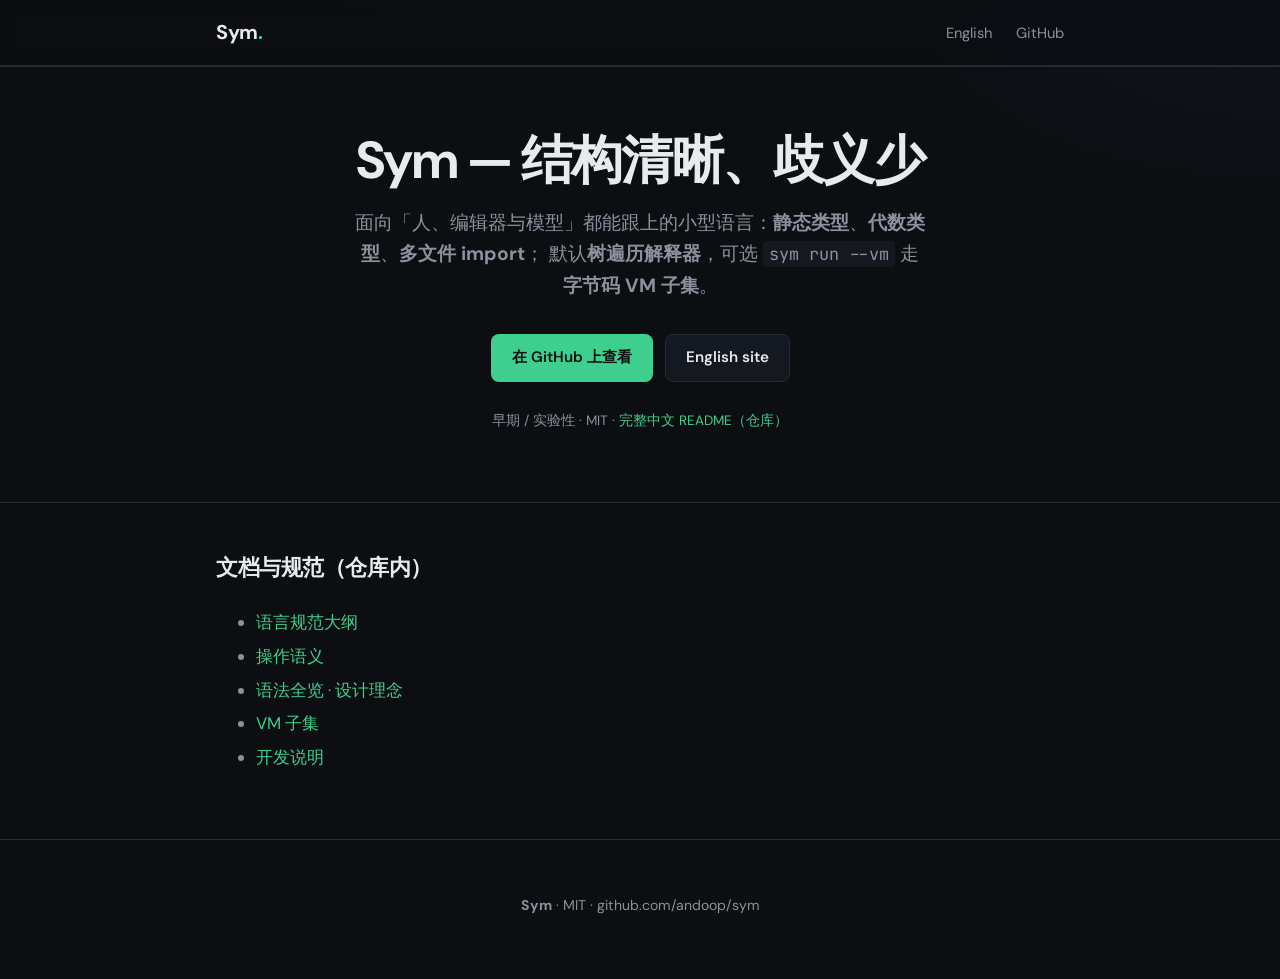
==== docs/README.zh.html @ 40c73f6a "docs: GitHub Pages site (docs/) + setup notes Made-with: Cursor" ====
<!DOCTYPE html>
<html lang="zh-Hans">
<head>
  <meta charset="utf-8" />
  <meta name="viewport" content="width=device-width, initial-scale=1" />
  <title>Sym — 清晰、利于工具协同的小型语言</title>
  <meta name="description" content="Sym：带静态类型与 ADT 的解释型语言，多文件 import，树解释器与可选字节码 VM。命令行 sym，Rust 实现。" />
  <link rel="preconnect" href="https://fonts.googleapis.com" />
  <link rel="preconnect" href="https://fonts.gstatic.com" crossorigin />
  <link href="https://fonts.googleapis.com/css2?family=DM+Sans:ital,opsz,wght@0,9..40,400;0,9..40,600;0,9..40,700&family=JetBrains+Mono:wght@400;500&display=swap" rel="stylesheet" />
  <link rel="stylesheet" href="assets/site.css" />
</head>
<body>
  <header class="site">
    <div class="wrap inner">
      <a class="logo" href="index.html">Sym<span>.</span></a>
      <nav>
        <a href="index.html">English</a>
        <a href="https://github.com/andoop/sym">GitHub</a>
      </nav>
    </div>
  </header>

  <main>
    <section class="hero">
      <div class="wrap">
        <h1>Sym — 结构清晰、歧义少</h1>
        <p class="tagline">
          面向「人、编辑器与模型」都能跟上的小型语言：<strong>静态类型</strong>、<strong>代数类型</strong>、<strong>多文件 import</strong>；
          默认<strong>树遍历解释器</strong>，可选 <code>sym run --vm</code> 走<strong>字节码 VM 子集</strong>。
        </p>
        <div class="cta-row">
          <a class="btn btn-primary" href="https://github.com/andoop/sym">在 GitHub 上查看</a>
          <a class="btn btn-ghost" href="index.html#install">English site</a>
        </div>
        <p class="hero-meta">
          早期 / 实验性 · MIT ·
          <a href="https://github.com/andoop/sym/blob/main/README.zh.md">完整中文 README（仓库）</a>
        </p>
      </div>
    </section>

    <section>
      <div class="wrap">
        <h2>文档与规范（仓库内）</h2>
        <ul style="color: var(--muted); line-height: 2;">
          <li><a href="https://github.com/andoop/sym/blob/main/docs/spec/LANGUAGE.md">语言规范大纲</a></li>
          <li><a href="https://github.com/andoop/sym/blob/main/docs/spec/SEMANTICS.md">操作语义</a></li>
          <li><a href="https://github.com/andoop/sym/blob/main/docs/spec/SYNTAX.md">语法全览</a> ·
              <a href="https://github.com/andoop/sym/blob/main/docs/spec/SOUL.md">设计理念</a></li>
          <li><a href="https://github.com/andoop/sym/blob/main/docs/spec/VM_SUBSET.md">VM 子集</a></li>
          <li><a href="https://github.com/andoop/sym/blob/main/docs/DEVELOPMENT.md">开发说明</a></li>
        </ul>
      </div>
    </section>
  </main>

  <footer>
    <div class="wrap">
      <p><strong>Sym</strong> · MIT · <a href="https://github.com/andoop/sym">github.com/andoop/sym</a></p>
    </div>
  </footer>
</body>
</html>
---- docs/assets/site.css ----
/* Sym — GitHub Pages */
:root {
  --bg: #0c0e12;
  --bg-elevated: #141820;
  --text: #e8eaef;
  --muted: #8b929e;
  --accent: #3ecf8e;
  --accent-dim: #2a9d6a;
  --border: #252b36;
  --code-bg: #080a0d;
  --font-sans: "DM Sans", system-ui, sans-serif;
  --font-mono: "JetBrains Mono", ui-monospace, monospace;
}

*,
*::before,
*::after {
  box-sizing: border-box;
}

html {
  scroll-behavior: smooth;
}

body {
  margin: 0;
  font-family: var(--font-sans);
  font-size: 1.05rem;
  line-height: 1.65;
  color: var(--text);
  background: var(--bg);
  background-image:
    radial-gradient(ellipse 120% 80% at 50% -40%, rgba(62, 207, 142, 0.12), transparent 55%),
    radial-gradient(ellipse 60% 40% at 100% 0%, rgba(80, 120, 200, 0.06), transparent 50%);
  min-height: 100vh;
}

a {
  color: var(--accent);
  text-decoration: none;
}
a:hover {
  text-decoration: underline;
  color: #5ee4ad;
}

.wrap {
  max-width: 56rem;
  margin: 0 auto;
  padding: 0 1.5rem;
}

/* header */
header.site {
  padding: 1rem 0;
  border-bottom: 1px solid var(--border);
  position: sticky;
  top: 0;
  background: rgba(12, 14, 18, 0.85);
  backdrop-filter: blur(10px);
  z-index: 10;
}

header .inner {
  display: flex;
  align-items: center;
  justify-content: space-between;
  flex-wrap: wrap;
  gap: 0.75rem;
}

.logo {
  font-weight: 700;
  font-size: 1.25rem;
  letter-spacing: -0.02em;
  color: var(--text);
}
.logo span {
  color: var(--accent);
}

nav a {
  margin-left: 1.25rem;
  font-size: 0.92rem;
  color: var(--muted);
}
nav a:hover {
  color: var(--accent);
}

/* hero */
.hero {
  padding: 4rem 0 3.5rem;
  text-align: center;
}

.hero h1 {
  font-size: clamp(2.25rem, 5vw, 3.25rem);
  font-weight: 700;
  letter-spacing: -0.03em;
  line-height: 1.15;
  margin: 0 0 1rem;
}

.hero .tagline {
  font-size: 1.2rem;
  color: var(--muted);
  max-width: 36rem;
  margin: 0 auto 2rem;
}

.cta-row {
  display: flex;
  flex-wrap: wrap;
  gap: 0.75rem;
  justify-content: center;
}

.btn {
  display: inline-flex;
  align-items: center;
  padding: 0.65rem 1.25rem;
  border-radius: 8px;
  font-weight: 600;
  font-size: 0.95rem;
  border: 1px solid transparent;
  transition: transform 0.15s ease, background 0.15s ease;
}
.btn:hover {
  text-decoration: none;
  transform: translateY(-1px);
}
.btn-primary {
  background: var(--accent);
  color: var(--bg) !important;
}
.btn-primary:hover {
  background: #52ddb0;
  color: var(--bg) !important;
}
.btn-ghost {
  border-color: var(--border);
  color: var(--text) !important;
  background: var(--bg-elevated);
}
.btn-ghost:hover {
  border-color: var(--accent-dim);
  color: var(--accent) !important;
}

.hero-meta {
  margin-top: 1.75rem;
  font-size: 0.85rem;
  color: var(--muted);
}

/* sections */
section {
  padding: 3rem 0;
  border-top: 1px solid var(--border);
}

section h2 {
  font-size: 1.35rem;
  font-weight: 700;
  letter-spacing: -0.02em;
  margin: 0 0 1.25rem;
  color: var(--text);
}

/* features grid */
.grid {
  display: grid;
  grid-template-columns: repeat(auto-fill, minmax(15rem, 1fr));
  gap: 1.25rem;
}

.card {
  background: var(--bg-elevated);
  border: 1px solid var(--border);
  border-radius: 12px;
  padding: 1.25rem 1.35rem;
  transition: border-color 0.2s ease;
}
.card:hover {
  border-color: rgba(62, 207, 142, 0.35);
}
.card h3 {
  margin: 0 0 0.5rem;
  font-size: 1.05rem;
  color: var(--accent);
}
.card p {
  margin: 0;
  font-size: 0.92rem;
  color: var(--muted);
}

/* code */
pre,
.code-block {
  font-family: var(--font-mono);
  font-size: 0.82rem;
  line-height: 1.5;
  background: var(--code-bg);
  border: 1px solid var(--border);
  border-radius: 10px;
  padding: 1.1rem 1.25rem;
  overflow-x: auto;
  margin: 0;
}

code {
  font-family: var(--font-mono);
  font-size: 0.88em;
  background: var(--bg-elevated);
  padding: 0.12em 0.35em;
  border-radius: 4px;
}

pre code {
  background: none;
  padding: 0;
}

/* two col */
.split {
  display: grid;
  gap: 1.5rem;
}
@media (min-width: 48rem) {
  .split {
    grid-template-columns: 1fr 1fr;
    align-items: start;
  }
}

/* footer */
footer {
  padding: 2.5rem 0 3rem;
  border-top: 1px solid var(--border);
  text-align: center;
  font-size: 0.88rem;
  color: var(--muted);
}
footer a {
  color: var(--muted);
}
footer a:hover {
  color: var(--accent);
}

.badge-row {
  display: flex;
  flex-wrap: wrap;
  gap: 0.5rem;
  justify-content: center;
  margin-bottom: 1rem;
}
.badge-row img {
  height: 20px;
}

.lang-note {
  font-size: 0.9rem;
  color: var(--muted);
  margin-top: 0.5rem;
}
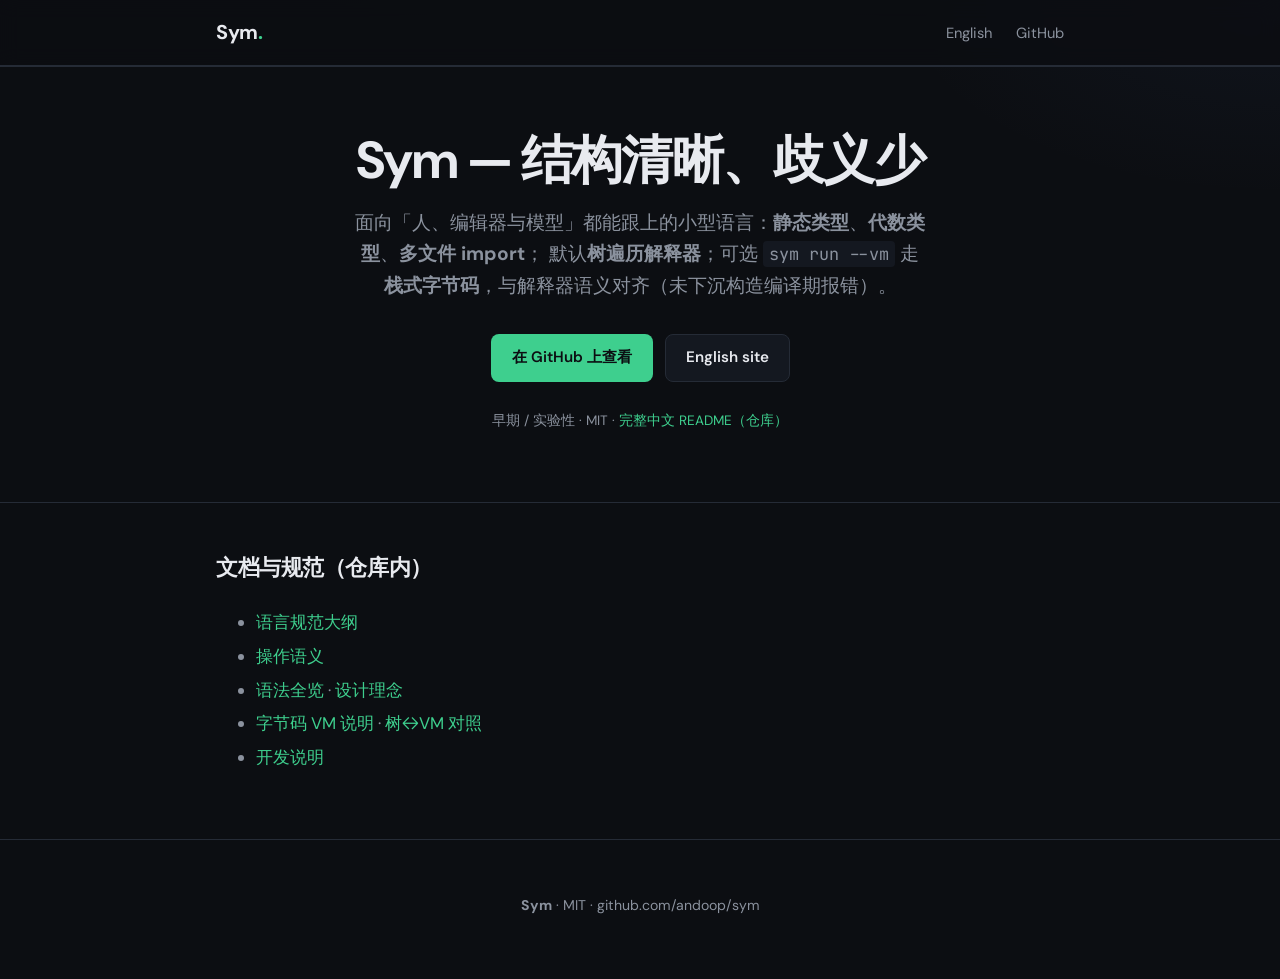
==== commit cc24db11: "feat(vm): host builtins parity, docs, conformance, list_dir argc fix - HostBuiltin + shared host_bui" ====
--- a/docs/README.zh.html
+++ b/docs/README.zh.html
@@ -4,7 +4,7 @@
   <meta charset="utf-8" />
   <meta name="viewport" content="width=device-width, initial-scale=1" />
   <title>Sym — 清晰、利于工具协同的小型语言</title>
-  <meta name="description" content="Sym：带静态类型与 ADT 的解释型语言，多文件 import，树解释器与可选字节码 VM。命令行 sym，Rust 实现。" />
+  <meta name="description" content="Sym：带静态类型与 ADT 的解释型语言，多文件 import；树解释器与可选栈式字节码 VM（sym run --vm）。命令行 sym，Rust 实现。" />
   <link rel="preconnect" href="https://fonts.googleapis.com" />
   <link rel="preconnect" href="https://fonts.gstatic.com" crossorigin />
   <link href="https://fonts.googleapis.com/css2?family=DM+Sans:ital,opsz,wght@0,9..40,400;0,9..40,600;0,9..40,700&family=JetBrains+Mono:wght@400;500&display=swap" rel="stylesheet" />
@@ -27,7 +27,7 @@
         <h1>Sym — 结构清晰、歧义少</h1>
         <p class="tagline">
           面向「人、编辑器与模型」都能跟上的小型语言：<strong>静态类型</strong>、<strong>代数类型</strong>、<strong>多文件 import</strong>；
-          默认<strong>树遍历解释器</strong>，可选 <code>sym run --vm</code> 走<strong>字节码 VM 子集</strong>。
+          默认<strong>树遍历解释器</strong>；可选 <code>sym run --vm</code> 走<strong>栈式字节码</strong>，与解释器语义对齐（未下沉构造编译期报错）。
         </p>
         <div class="cta-row">
           <a class="btn btn-primary" href="https://github.com/andoop/sym">在 GitHub 上查看</a>
@@ -48,7 +48,8 @@
           <li><a href="https://github.com/andoop/sym/blob/main/docs/spec/SEMANTICS.md">操作语义</a></li>
           <li><a href="https://github.com/andoop/sym/blob/main/docs/spec/SYNTAX.md">语法全览</a> ·
               <a href="https://github.com/andoop/sym/blob/main/docs/spec/SOUL.md">设计理念</a></li>
-          <li><a href="https://github.com/andoop/sym/blob/main/docs/spec/VM_SUBSET.md">VM 子集</a></li>
+          <li><a href="https://github.com/andoop/sym/blob/main/docs/spec/VM_SUBSET.md">字节码 VM 说明</a> ·
+              <a href="https://github.com/andoop/sym/blob/main/docs/spec/VM_TREE_PARITY.md">树↔VM 对照</a></li>
           <li><a href="https://github.com/andoop/sym/blob/main/docs/DEVELOPMENT.md">开发说明</a></li>
         </ul>
       </div>
